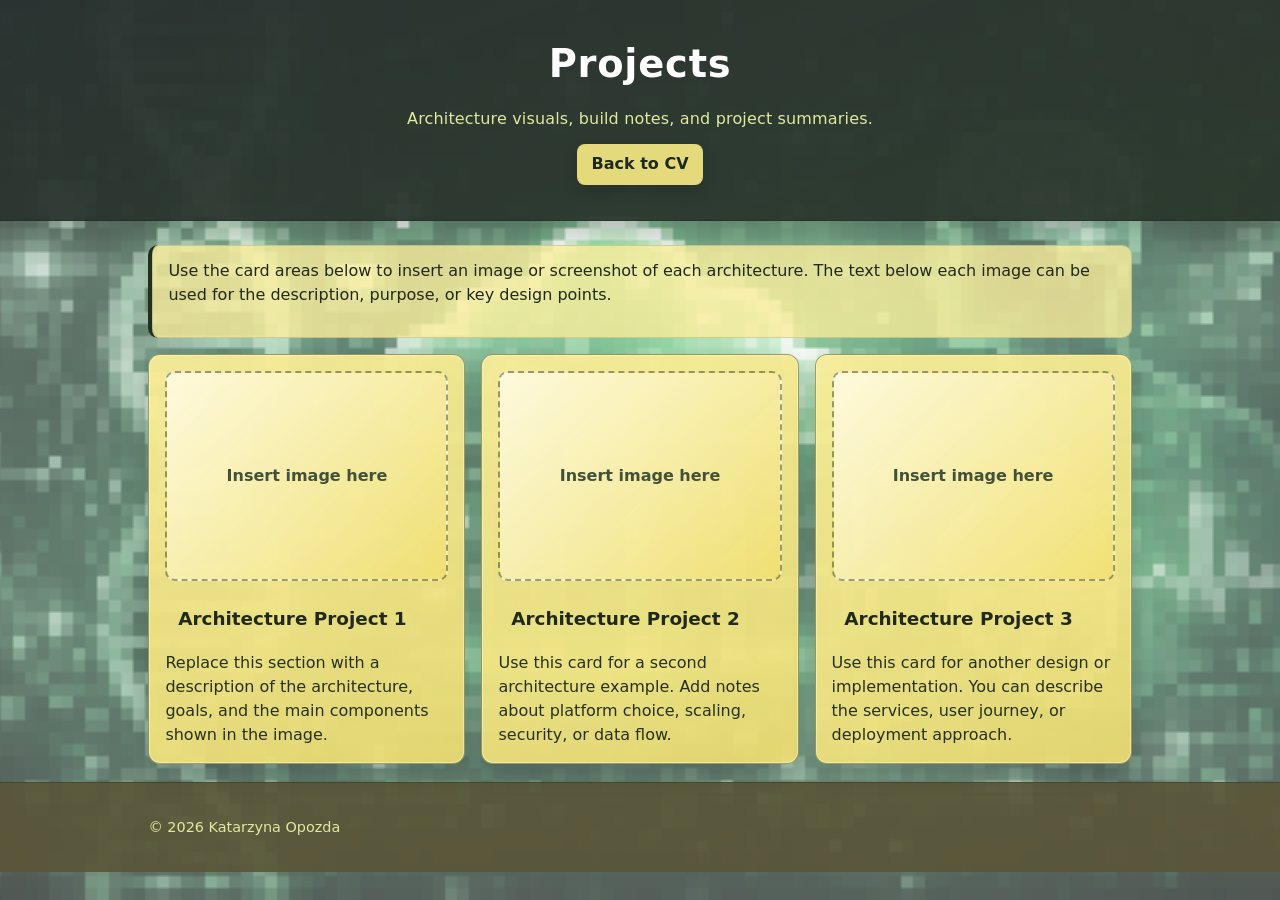
==== projects.html @ 037e90fe "Update theme and pages" ====
<!doctype html>
<html lang="en">
<head>
  <meta charset="utf-8">
  <meta name="viewport" content="width=device-width,initial-scale=1">
  <title>Projects | Katarzyna Opozda</title>
  <link rel="icon" type="image/svg+xml" href="assets/images/favicon-cloud.svg">
  <link rel="shortcut icon" href="assets/images/favicon-cloud.svg">
  <link rel="stylesheet" href="assets/css/global.css">
  <link rel="stylesheet" href="assets/css/main.css">
  <link rel="stylesheet" href="assets/css/projects.css">
</head>
<body>
  <header class="site-header">
    <div class="container projects-header">
      <h1>Projects</h1>
      <div class="header-details">
        <p class="lead">Architecture visuals, build notes, and project summaries.</p>
      </div>
      <a class="back-link" href="index.html">Back to CV</a>
    </div>
  </header>

  <main class="container projects-main">
    <section class="projects-intro">
      <p>Use the card areas below to insert an image or screenshot of each architecture. The text below each image can be used for the description, purpose, or key design points.</p>
    </section>

    <section class="projects-grid" aria-label="Architecture projects">
      <article class="project-card">
        <div class="project-image-slot">
          <span>Insert image here</span>
        </div>
        <h2>Architecture Project 1</h2>
        <p>Replace this section with a description of the architecture, goals, and the main components shown in the image.</p>
      </article>

      <article class="project-card">
        <div class="project-image-slot">
          <span>Insert image here</span>
        </div>
        <h2>Architecture Project 2</h2>
        <p>Use this card for a second architecture example. Add notes about platform choice, scaling, security, or data flow.</p>
      </article>

      <article class="project-card">
        <div class="project-image-slot">
          <span>Insert image here</span>
        </div>
        <h2>Architecture Project 3</h2>
        <p>Use this card for another design or implementation. You can describe the services, user journey, or deployment approach.</p>
      </article>
    </section>
  </main>

  <footer class="site-footer">
    <div class="container">© 2026 Katarzyna Opozda</div>
  </footer>
</body>
</html>
---- assets/css/global.css ----
/* Global styles and simple reset */
:root {
  --bg: #e6d25c;
  --text: #1b2218;
  --muted-text: #e0ea9b;
  --accent: #1f281d;
  --border: rgba(23, 30, 20, 0.3);
  --container-width: 1020px;
}

* { box-sizing: border-box; }
html { height: 100%;}
body { min-height: 100%; }
body {
  margin: 0;
  font-family: system-ui, -apple-system, "Segoe UI", Roboto, "Helvetica Neue", Arial;
  background: transparent;
  color: var(--text);
  line-height: 1.5;
  -webkit-font-smoothing: antialiased;
  -moz-osx-font-smoothing: grayscale;
  position: relative;
  z-index: 0;
}
body::before {
  content: '';
  position: fixed;
  top: 0;
  left: 0;
  right: 0;
  bottom: 0;
  background-image: url('../images/bg11.bmp');
  background-size: cover;
  background-position: center;
  background-repeat: no-repeat;
  opacity: 0.7;
  pointer-events: none;
  z-index: -1;
}

.container {
  max-width: var(--container-width);
  margin: 0 auto;
  padding: 1.1rem 1.15rem;
}

a { 
  color: var(--accent); 
  text-decoration: none; 
}

h1, h2, h3 { margin: 0 0 .5rem; }
p { margin: 0 0 1rem; }

main { 
  padding: 1.75rem 0 2.3rem;
  margin-left: 0;
  margin-right: 0;
}
.site-header { 
  background: linear-gradient(160deg, rgba(40, 49, 47, 0.94), rgba(43, 56, 44, 0.96));
  border-bottom: 1px solid var(--border);
  box-shadow: 0 14px 28px rgba(17, 24, 14, 0.22);
  padding: 1.1rem 0; 
}
.site-footer { 
  padding: 1rem 0;
  margin-left: 0;
  margin-right: 0;
  width: 100%;
  border-top: 1px solid var(--border); 
  font-size: .9rem;
  color: var(--muted-text);
  background: rgba(90, 86, 56, 0.9);
}

@media (max-width: 640px) {
  .container {
    padding: 0.85rem 0.8rem;
  }

  main {
    padding: 1.2rem 0 1.6rem;
  }

  .site-header {
    padding: 0.9rem 0;
  }

  .site-footer {
    padding: 0.8rem 0;
  }
}
---- assets/css/main.css ----
/* Page-specific styles */
.lead {
  color: var(--muted-text);
  margin-top: 0.05rem;
  margin-bottom: 0.1rem;
  font-weight: 500;
  letter-spacing: 0.01em;
}

.site-header h1 {
  font-size: clamp(1.95rem, 4vw, 2.65rem);
  color: #ffffff;
  letter-spacing: 0.02em;
  font-weight: 700;
}

.site-header .container {
  display: flex;
  flex-direction: column;
  align-items: center;
  justify-content: center;
  text-align: center;
  
}

.header-details {
  width: 100%;
}

h2 {
  width: 100%;
  color: #232d1f;
  padding: 0.7rem 0.8rem;
  transition: background 0.2s ease, border-color 0.2s ease, box-shadow 0.2s ease;
}

.accordion {
  margin-bottom: 0.8rem;
}

.accordion-header {
  cursor: pointer;
  user-select: none;
  display: flex;
  align-items: center;
  gap: 0.5rem;
  border: 1px solid rgba(48, 61, 41, 0.45);
  background: linear-gradient(145deg,  rgba(40, 49, 47, 0.94), rgba(170, 183, 74, 0.96));
  padding: 0.72rem 0.9rem;
  border-radius: 12px;
  box-shadow: 0 8px 20px rgba(16, 24, 13, 0.24);
  color: #fff67a;
}

.accordion-header:hover {
  background: linear-gradient(145deg, rgba(247, 232, 131, 0.98), rgba(233, 215, 97, 0.98));
  border: 2px solid rgba(89, 220, 216, 0.7);
  box-shadow: 0 10px 24px rgba(15, 24, 12, 0.26);
  color: #1f281d;
}

.accordion.active .accordion-header {
  background: linear-gradient(145deg, rgba(53, 75, 48, 0.98), rgba(43, 56, 44, 0.96));
  border: 1px solid #dbc740;
  color: #f4e898;
  box-shadow: 0 10px 24px rgba(9, 16, 8, 0.4);
}
.triangle {
  display: inline-block;
  transition: transform 0.3s ease;
  font-size: 0.76rem;
  color: #c7bb52;
}
.accordion.active .triangle {
  color: #f5e682;
  transform: rotate(90deg);
}
.nested-accordion {
  --nested-60: rgba(249, 237, 156, 0.95);
  --nested-30: rgba(241, 224, 110, 0.97);
  --nested-30-hover: rgba(248, 232, 132, 0.98);
  --nested-10: #24301f;
  margin-top: 0rem;
  margin-bottom: 0.42rem;
}
.nested-accordion-header {
  cursor: pointer;
  user-select: none;
  display: flex;
  align-items: center;
  gap: 0.5rem;
  background: var(--nested-30);
  color: #28231d;
  padding: 0.56rem 0.72rem;
  border-radius: 10px;
  border: 1px solid rgba(60, 74, 50, 0.5);
  font-size: 0.96rem;
  letter-spacing: 0.01em;
  margin: 0;
}
.nested-accordion-header:hover {
  background: var(--nested-30-hover);
  box-shadow: 0 6px 14px rgba(16, 24, 13, 0.24);
  border: 1px solid rgba(52, 65, 43, 0.68);
}
.nested-accordion-header .triangle {
  display: inline-block;
  transition: transform 0.3s ease;
  color: var(--nested-10);
}

.nested-accordion-header:hover .triangle {
  color: var(--nested-10);
}
.nested-accordion-content {
  max-height: 0;
  overflow: hidden;
  transition: max-height 0.4s ease, opacity 0.24s ease;
  opacity: 0;
  padding: 0;
}
.nested-accordion-content > p,
.nested-accordion-content > ul {
  background: rgba(249, 237, 156, 0.78);
  padding: 0.78rem 0.84rem;
  border-radius: 8px;
  color: #20291b;
  margin: 0;
  border-left: 4px solid var(--nested-10);
  box-shadow: inset 0 0 0 1px rgba(77, 93, 64, 0.2);
}
.nested-accordion-content > ul {
  padding-left: 1.5rem;
}
.nested-accordion-content > ul li {
  color: #20291b;
  margin-bottom: 0.25rem;
}

.nested-accordion-content a {
  color: var(--nested-10);
  text-decoration: none;
  font-weight: 500;
  transition: color 0.2s ease;
}

.nested-accordion-content a:hover {
  color: #151d13;
  text-decoration: underline;
}

.nested-accordion.active .nested-accordion-content {
  max-height: 300px;
  padding-top: 0.5rem;
  opacity: 1;
}

.nested-accordion.active .nested-accordion-header {
  background: linear-gradient(145deg, rgba(255, 170, 0, 0.98), rgba(230, 144, 24, 0.98));
  border: 1px solid rgba(218, 199, 72, 0.85);
  box-shadow: 0 8px 18px rgba(8, 15, 7, 0.35);
  color: var(--nested-10);
}

.nested-accordion.active .nested-accordion-header .triangle {
  color: var(--nested-10);
}

.nested-accordion.active .nested-accordion-header .triangle {
  transform: rotate(-90deg);
}

.accordion-content {
  max-height: 0;
  overflow: hidden;
  transition: max-height 0.5s ease, opacity 0.26s ease;
  opacity: 0;
  background: transparent;
  border: none;
  margin-top: 0;
  border-radius: 0;
  padding: 0 0.85rem;
}

.accordion.active .accordion-content {
  max-height: 1000px;
  opacity: 1;
  padding: 0.82rem 0.85rem 0.9rem;
}

.accordion:first-of-type .accordion-content > p {
  background: rgba(249, 237, 156, 0.78);
  border: none;
  border-left: 4px solid #24301f;
  padding: 0.84rem;
  border-radius: 8px;
  color: #20291b;
  box-shadow: inset 0 0 0 1px rgba(77, 93, 64, 0.2);
  margin: 0 0 0.5rem 0;
}

.accordion:first-of-type .accordion-content > p:last-child {
  margin-bottom: 0;
}

.accordion-content > ul {
  background: rgba(249, 237, 156, 0.78);
  border: none;
  border-left: 4px solid #24301f;
  padding: 0.84rem 0.84rem 0.84rem 1.5rem;
  border-radius: 8px;
  color: #20291b;
  box-shadow: inset 0 0 0 1px rgba(77, 93, 64, 0.2);
  margin: 0;
}

.accordion-content > ul li {
  color: #20291b;
  margin-bottom: 0.25rem;
}

.accordion-content > ul li:last-child {
  margin-bottom: 0;
}

.project-tile-grid {
  display: grid;
  grid-template-columns: repeat(auto-fit, minmax(150px, 1fr));
  gap: 0.8rem;
  width: 100%;
}

.project-tile {
  --tile-overlay: linear-gradient(180deg, rgba(31, 40, 29, 0.14), rgba(31, 40, 29, 0.72));
  aspect-ratio: 1 / 1;
  width: 100%;
  min-height: 170px;
  border-radius: 12px;
  border: 1px solid rgba(45, 58, 39, 0.55);
  background-color: rgba(245, 231, 131, 0.92);
  background-image: var(--tile-overlay);
  background-size: cover;
  background-position: center;
  background-repeat: no-repeat;
  box-shadow: 0 10px 20px rgba(15, 24, 13, 0.22);
  color: #fff7cc;
  display: flex;
  flex-direction: column;
  justify-content: end;
  padding: 0.8rem;
  gap: 0.25rem;
  text-decoration: none;
  overflow: hidden;
  transition: transform 0.15s ease, box-shadow 0.2s ease, filter 0.2s ease;
}

.project-tile:hover {
  transform: translateY(-2px);
  box-shadow: 0 14px 26px rgba(15, 24, 13, 0.28);
  filter: brightness(1.03);
}

.project-tile-label {
  font-size: 0.95rem;
  font-weight: 700;
  letter-spacing: 0.01em;
  text-shadow: 0 2px 6px rgba(0, 0, 0, 0.28);
}

.project-tile-copy {
  font-size: 0.82rem;
  line-height: 1.3;
  color: rgba(255, 247, 204, 0.96);
  text-shadow: 0 1px 4px rgba(0, 0, 0, 0.35);
}

.project-tile-static {
  background-image: var(--tile-overlay), url('../images/bg11.bmp');
}

.project-tile-architecture {
  background-image: var(--tile-overlay), url('../images/bg11.bmp');
}

.project-tile-progress {
  background-image: var(--tile-overlay), url('../images/bg11.bmp');
}

.contact-form {
  margin-top: 0.35rem;
  padding: 1rem;
  border-radius: 12px;
  border: 1px solid rgba(45, 58, 39, 0.45);
  background: linear-gradient(160deg, rgba(245, 232, 143, 0.95), rgba(236, 221, 116, 0.92));
  box-shadow: inset 0 0 0 1px rgba(255, 248, 196, 0.45), 0 8px 18px rgba(16, 24, 13, 0.2);
}

.form-group {
  margin-bottom: 1rem;
}

.form-group label {
  display: block;
  margin-bottom: 0.3rem;
  font-weight: 500;
  color: #293322;
}

.required {
  color: #ffabab;
}

.form-group input,
.form-group textarea {
  width: 100%;
  padding: 0.58rem 0.65rem;
  border: 1px solid rgba(36, 48, 31, 0.7);
  border-radius: 8px;
  font-family: inherit;
  font-size: 1rem;
  background: rgba(255, 251, 227, 0.98);
  color: #141b12;
}

.form-group input:focus,
.form-group textarea:focus {
  outline: none;
  border-color: #1f2b1b;
  box-shadow: 0 0 0 3px rgba(43, 56, 36, 0.28);
}

.form-group input::placeholder,
.form-group textarea::placeholder {
  color: #353e30;
}

.form-group textarea {
  resize: vertical;
  min-height: 105px;
}

.submit-btn {
  background: linear-gradient(180deg, rgba(43, 56, 44, 0.96), #6f5f1a);
  color: #fff7cc;
  padding: 0.62rem 1.45rem;
  border: none;
  border-radius: 8px;
  font-size: 1rem;
  font-weight: 600;
  letter-spacing: 0.01em;
  cursor: pointer;
  transition: transform 0.12s ease, box-shadow 0.2s ease, background 0.2s ease;
}

.submit-btn:hover {
  background: linear-gradient(140deg, #a18a2c, #7d6b20);
  box-shadow: 0 8px 16px rgba(16, 24, 13, 0.25);
  transform: translateY(-1px);
}

@media (min-width: 700px) {
  .site-header h1 {
    font-size: 2.4rem;
  }
}

@media (max-width: 640px) {
  .site-header h1 {
    font-size: 1.65rem;
    line-height: 1.2;
  }

  .lead {
    font-size: 0.9rem;
    line-height: 1.35;
    margin-top: 0.15rem;
  }

  .accordion {
    margin-bottom: 0.65rem;
  }

  .accordion-header,
  h2 {
    padding: 0.62rem 0.72rem;
    font-size: 1rem;
  }

  .nested-accordion-header {
    font-size: 0.9rem;
    padding: 0.5rem 0.62rem;
  }

  .accordion-content {
    padding: 0 0.55rem;
  }

  .accordion.active .accordion-content {
    max-height: 2500px;
    padding: 0.72rem 0.55rem 0.82rem;
  }

  .nested-accordion.active .nested-accordion-content {
    max-height: 900px;
  }

  .accordion:first-of-type .accordion-content > p,
  .accordion-content > ul,
  .nested-accordion-content > p,
  .nested-accordion-content > ul {
    padding: 0.72rem 0.76rem;
  }

  .accordion-content > ul,
  .nested-accordion-content > ul {
    padding-left: 1.25rem;
  }

  .submit-btn {
    width: 100%;
  }

  .project-tile-grid {
    grid-template-columns: 1fr;
  }

  .project-tile {
    min-height: 160px;
  }
}
---- assets/css/projects.css ----
/* Projects page styles */
.projects-header {
  display: flex;
  flex-direction: column;
  align-items: center;
  justify-content: center;
  text-align: center;
  gap: 0.35rem;
}

.projects-header .header-details {
  width: 100%;
}

.back-link {
  display: inline-flex;
  align-items: center;
  justify-content: center;
  margin-top: 0.35rem;
  padding: 0.52rem 0.9rem;
  border-radius: 8px;
  background: rgba(245, 231, 131, 0.92);
  color: #1f281d;
  font-weight: 600;
  box-shadow: 0 6px 14px rgba(16, 24, 13, 0.18);
}

.back-link:hover {
  background: rgba(255, 242, 172, 0.98);
}

.projects-main {
  padding-top: 1.5rem;
}

.projects-intro {
  background: rgba(249, 237, 156, 0.8);
  border-left: 4px solid #24301f;
  border-radius: 10px;
  padding: 0.9rem 1rem;
  color: #20291b;
  box-shadow: inset 0 0 0 1px rgba(77, 93, 64, 0.2);
  margin-bottom: 1rem;
}

.projects-grid {
  display: grid;
  grid-template-columns: repeat(auto-fit, minmax(240px, 1fr));
  gap: 1rem;
}

.project-card {
  background: linear-gradient(160deg, rgba(247, 236, 153, 0.96), rgba(236, 220, 113, 0.92));
  border: 1px solid rgba(53, 66, 46, 0.45);
  border-radius: 12px;
  padding: 1rem;
  box-shadow: inset 0 0 0 1px rgba(255, 249, 210, 0.5), 0 10px 22px rgba(15, 24, 13, 0.2);
}

.project-image-slot {
  min-height: 210px;
  border-radius: 10px;
  border: 2px dashed rgba(36, 48, 31, 0.45);
  background: linear-gradient(135deg, rgba(255, 251, 227, 0.9), rgba(241, 224, 110, 0.72));
  display: flex;
  align-items: center;
  justify-content: center;
  text-align: center;
  color: #44513a;
  font-weight: 600;
  margin-bottom: 0.85rem;
  padding: 1rem;
}

.project-card h2 {
  margin: 0 0 0.45rem;
  color: #20291b;
  font-size: 1.15rem;
}

.project-card p {
  margin: 0;
  color: #263120;
}

@media (max-width: 640px) {
  .projects-main {
    padding-top: 1.1rem;
  }

  .projects-grid {
    gap: 0.8rem;
  }

  .project-image-slot {
    min-height: 180px;
  }
}
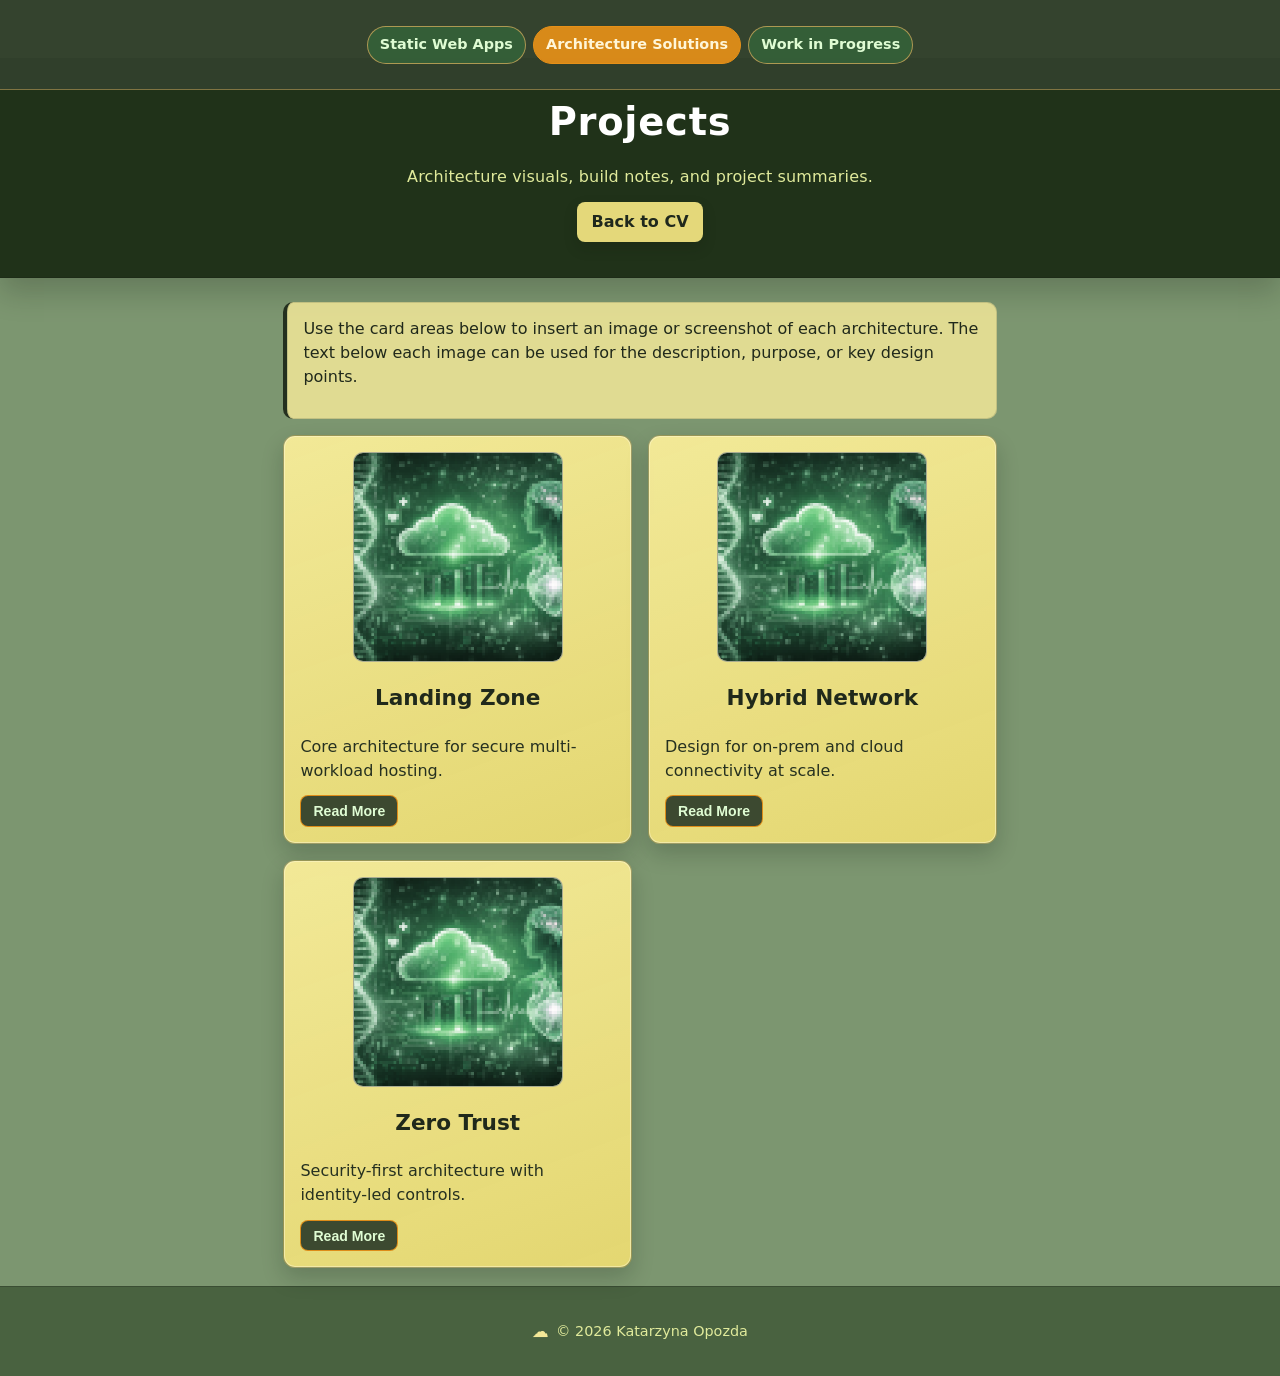
==== commit f696926f: "Update project pages, styling, and new work-in-progress assets" ====
--- a/projects.html
+++ b/projects.html
@@ -10,7 +10,16 @@
   <link rel="stylesheet" href="assets/css/main.css">
   <link rel="stylesheet" href="assets/css/projects.css">
 </head>
-<body>
+<body class="project-page">
+  <div class="project-nav-bar">
+    <div class="container">
+      <nav class="project-nav" aria-label="Project sections">
+        <a class="project-nav-link" href="static-web-apps.html">Static Web Apps</a>
+        <a class="project-nav-link is-active" href="projects.html" aria-current="page">Architecture Solutions</a>
+        <a class="project-nav-link" href="work-in-progress.html">Work in Progress</a>
+      </nav>
+    </div>
+  </div>
   <header class="site-header">
     <div class="container projects-header">
       <h1>Projects</h1>
@@ -28,33 +37,42 @@
 
     <section class="projects-grid" aria-label="Architecture projects">
       <article class="project-card">
-        <div class="project-image-slot">
-          <span>Insert image here</span>
-        </div>
-        <h2>Architecture Project 1</h2>
-        <p>Replace this section with a description of the architecture, goals, and the main components shown in the image.</p>
+        <img class="project-card-image" src="assets/images/bg11.bmp" alt="Cloud landing zone architecture preview">
+        <h2>Landing Zone</h2>
+        <p>Core architecture for secure multi-workload hosting.
+          <span class="project-more-text">It defines baseline governance, networking, identity controls, and deployment standards for scalable project onboarding.</span>
+        </p>
+        <button type="button" class="read-more-btn">Read More</button>
       </article>
 
       <article class="project-card">
-        <div class="project-image-slot">
-          <span>Insert image here</span>
-        </div>
-        <h2>Architecture Project 2</h2>
-        <p>Use this card for a second architecture example. Add notes about platform choice, scaling, security, or data flow.</p>
+        <img class="project-card-image" src="assets/images/bg11.bmp" alt="Hybrid network architecture preview">
+        <h2>Hybrid Network</h2>
+        <p>Design for on-prem and cloud connectivity at scale.
+          <span class="project-more-text">The model maps secure routing, private connectivity, and segmentation patterns for reliable enterprise integration.</span>
+        </p>
+        <button type="button" class="read-more-btn">Read More</button>
       </article>
 
       <article class="project-card">
-        <div class="project-image-slot">
-          <span>Insert image here</span>
-        </div>
-        <h2>Architecture Project 3</h2>
-        <p>Use this card for another design or implementation. You can describe the services, user journey, or deployment approach.</p>
+        <img class="project-card-image" src="assets/images/bg11.bmp" alt="Zero trust security architecture preview">
+        <h2>Zero Trust</h2>
+        <p>Security-first architecture with identity-led controls.
+          <span class="project-more-text">It prioritizes least privilege, device compliance checks, and continuous verification across user and workload access points.</span>
+        </p>
+        <button type="button" class="read-more-btn">Read More</button>
       </article>
     </section>
   </main>
 
   <footer class="site-footer">
-    <div class="container">© 2026 Katarzyna Opozda</div>
+    <div class="container footer-inline">
+      <a class="footer-cloud-link" href="https://www.linkedin.com/" target="_blank" rel="noopener noreferrer" aria-label="Visit LinkedIn profile">
+        <span class="footer-cloud-icon" aria-hidden="true">&#9729;</span>
+      </a>
+      <span>© 2026 Katarzyna Opozda</span>
+    </div>
   </footer>
+  <script src="assets/js/projects.js"></script>
 </body>
 </html>
--- a/assets/css/global.css
+++ b/assets/css/global.css
@@ -1,11 +1,10 @@
 /* Global styles and simple reset */
 :root {
-  --bg: #e6d25c;
   --text: #1b2218;
   --muted-text: #e0ea9b;
   --accent: #1f281d;
   --border: rgba(23, 30, 20, 0.3);
-  --container-width: 1020px;
+  --container-width: 750px;
 }
 
 * { box-sizing: border-box; }
@@ -14,28 +13,11 @@
 body {
   margin: 0;
   font-family: system-ui, -apple-system, "Segoe UI", Roboto, "Helvetica Neue", Arial;
-  background: transparent;
+  background: #7c9670;
   color: var(--text);
   line-height: 1.5;
   -webkit-font-smoothing: antialiased;
   -moz-osx-font-smoothing: grayscale;
-  position: relative;
-  z-index: 0;
-}
-body::before {
-  content: '';
-  position: fixed;
-  top: 0;
-  left: 0;
-  right: 0;
-  bottom: 0;
-  background-image: url('../images/bg11.bmp');
-  background-size: cover;
-  background-position: center;
-  background-repeat: no-repeat;
-  opacity: 0.7;
-  pointer-events: none;
-  z-index: -1;
 }
 
 .container {
@@ -58,7 +40,7 @@
   margin-right: 0;
 }
 .site-header { 
-  background: linear-gradient(160deg, rgba(40, 49, 47, 0.94), rgba(43, 56, 44, 0.96));
+  background: rgba(27, 44, 20, 0.941);
   border-bottom: 1px solid var(--border);
   box-shadow: 0 14px 28px rgba(17, 24, 14, 0.22);
   padding: 1.1rem 0; 
@@ -71,7 +53,34 @@
   border-top: 1px solid var(--border); 
   font-size: .9rem;
   color: var(--muted-text);
-  background: rgba(90, 86, 56, 0.9);
+  background: rgb(67 92 57 / 88%);
+}
+
+.footer-inline {
+  display: flex;
+  align-items: center;
+  justify-content: center;
+  gap: 0.45rem;
+}
+
+.footer-cloud-link {
+  display: inline-flex;
+  align-items: center;
+  justify-content: center;
+  color: #f4e898;
+  line-height: 1;
+}
+
+.footer-cloud-icon {
+  display: inline-block;
+  font-size: 1.05rem;
+  transform: rotate(0deg) scale(1);
+  transition: transform 0.8s ease-in-out;
+}
+
+.footer-cloud-link:hover .footer-cloud-icon,
+.footer-cloud-link:focus-visible .footer-cloud-icon {
+  transform: rotate(360deg) scale(2);
 }
 
 @media (max-width: 640px) {
--- a/assets/css/main.css
+++ b/assets/css/main.css
@@ -45,23 +45,23 @@
   align-items: center;
   gap: 0.5rem;
   border: 1px solid rgba(48, 61, 41, 0.45);
-  background: linear-gradient(145deg,  rgba(40, 49, 47, 0.94), rgba(170, 183, 74, 0.96));
+  background: rgb(49, 64, 44);
   padding: 0.72rem 0.9rem;
   border-radius: 12px;
   box-shadow: 0 8px 20px rgba(16, 24, 13, 0.24);
-  color: #fff67a;
+  color: #ffffff;
 }
 
 .accordion-header:hover {
-  background: linear-gradient(145deg, rgba(247, 232, 131, 0.98), rgba(233, 215, 97, 0.98));
-  border: 2px solid rgba(89, 220, 216, 0.7);
+  background: rgb(49, 64, 44);
+  border: 2px solid #dbc740;
   box-shadow: 0 10px 24px rgba(15, 24, 12, 0.26);
-  color: #1f281d;
+  color: #f4e898;
 }
 
 .accordion.active .accordion-header {
-  background: linear-gradient(145deg, rgba(53, 75, 48, 0.98), rgba(43, 56, 44, 0.96));
-  border: 1px solid #dbc740;
+  background: rgb(49, 64, 44);
+  border: 2px solid rgb(230, 144, 24);
   color: #f4e898;
   box-shadow: 0 10px 24px rgba(9, 16, 8, 0.4);
 }
@@ -69,16 +69,13 @@
   display: inline-block;
   transition: transform 0.3s ease;
   font-size: 0.76rem;
-  color: #c7bb52;
+  color: #ffffff;
 }
 .accordion.active .triangle {
-  color: #f5e682;
+  color: #f4e898;
   transform: rotate(90deg);
 }
 .nested-accordion {
-  --nested-60: rgba(249, 237, 156, 0.95);
-  --nested-30: rgba(241, 224, 110, 0.97);
-  --nested-30-hover: rgba(248, 232, 132, 0.98);
   --nested-10: #24301f;
   margin-top: 0rem;
   margin-bottom: 0.42rem;
@@ -89,8 +86,8 @@
   display: flex;
   align-items: center;
   gap: 0.5rem;
-  background: var(--nested-30);
-  color: #28231d;
+  background: rgb(54 97 57 / 90%);
+  color: #f4e898;
   padding: 0.56rem 0.72rem;
   border-radius: 10px;
   border: 1px solid rgba(60, 74, 50, 0.5);
@@ -99,18 +96,18 @@
   margin: 0;
 }
 .nested-accordion-header:hover {
-  background: var(--nested-30-hover);
+  background: rgb(230, 144, 24);
   box-shadow: 0 6px 14px rgba(16, 24, 13, 0.24);
   border: 1px solid rgba(52, 65, 43, 0.68);
 }
 .nested-accordion-header .triangle {
   display: inline-block;
   transition: transform 0.3s ease;
-  color: var(--nested-10);
+  color: #f4e898;
 }
 
 .nested-accordion-header:hover .triangle {
-  color: var(--nested-10);
+  color: #f4e898;
 }
 .nested-accordion-content {
   max-height: 0;
@@ -156,17 +153,14 @@
 }
 
 .nested-accordion.active .nested-accordion-header {
-  background: linear-gradient(145deg, rgba(255, 170, 0, 0.98), rgba(230, 144, 24, 0.98));
+  background: rgb(230, 144, 24);
   border: 1px solid rgba(218, 199, 72, 0.85);
   box-shadow: 0 8px 18px rgba(8, 15, 7, 0.35);
-  color: var(--nested-10);
+  color: #f4e898;
 }
 
 .nested-accordion.active .nested-accordion-header .triangle {
-  color: var(--nested-10);
-}
-
-.nested-accordion.active .nested-accordion-header .triangle {
+  color: #f4e898;
   transform: rotate(-90deg);
 }
 
@@ -256,8 +250,13 @@
 
 .project-tile:hover {
   transform: translateY(-2px);
+  border: 2px solid rgb(230, 144, 24);
   box-shadow: 0 14px 26px rgba(15, 24, 13, 0.28);
   filter: brightness(1.03);
+}
+
+.project-tile:active {
+  border: 2px solid rgb(230, 144, 24);
 }
 
 .project-tile-label {
--- a/assets/css/projects.css
+++ b/assets/css/projects.css
@@ -10,6 +10,55 @@
 
 .projects-header .header-details {
   width: 100%;
+}
+
+.project-page {
+  padding-top: 3.6rem;
+}
+
+.project-nav-bar {
+  position: fixed;
+  top: 0;
+  left: 0;
+  width: 100%;
+  background: rgba(49, 64, 44, 0.96);
+  border-bottom: 1px solid rgba(226, 179, 95, 0.45);
+  z-index: 1000;
+}
+
+.project-nav {
+  display: flex;
+  flex-wrap: wrap;
+  justify-content: center;
+  gap: 0.45rem;
+  margin: 0;
+  padding: 0.5rem 0;
+}
+
+.project-nav-link {
+  display: inline-flex;
+  align-items: center;
+  justify-content: center;
+  padding: 0.45rem 0.75rem;
+  border-radius: 999px;
+  border: 1px solid rgba(226, 179, 95, 0.7);
+  background: rgba(54, 97, 57, 0.9);
+  color: #dffcd3;
+  font-size: 0.9rem;
+  font-weight: 600;
+  transition: background 0.2s ease, border-color 0.2s ease, color 0.2s ease;
+}
+
+.project-nav-link:hover {
+  background: rgba(230, 144, 24, 0.92);
+  border-color: rgb(230, 144, 24);
+  color: #fff6d8;
+}
+
+.project-nav-link.is-active {
+  background: rgba(230, 144, 24, 0.92);
+  border-color: rgb(230, 144, 24);
+  color: #fff6d8;
 }
 
 .back-link {
@@ -55,6 +104,97 @@
   border-radius: 12px;
   padding: 1rem;
   box-shadow: inset 0 0 0 1px rgba(255, 249, 210, 0.5), 0 10px 22px rgba(15, 24, 13, 0.2);
+  display: flex;
+  flex-direction: column;
+  gap: 0.55rem;
+}
+
+.project-card-image {
+  width: min(100%, 210px);
+  aspect-ratio: 1 / 1;
+  height: auto;
+  display: block;
+  margin: 0 auto;
+  object-fit: cover;
+  border-radius: 10px;
+  border: 1px solid rgba(53, 66, 46, 0.42);
+  background: rgba(255, 251, 227, 0.9);
+}
+
+.mini-gallery {
+  display: flex;
+  flex-direction: column;
+  gap: 0.45rem;
+}
+
+.mini-gallery-track {
+  position: relative;
+}
+
+.mini-slide {
+  display: none;
+}
+
+.mini-slide.is-active {
+  display: block;
+}
+
+.mini-slide-combo .project-card-image {
+  height: 160px;
+}
+
+.mini-gallery-combo {
+  display: grid;
+  grid-template-columns: 1fr 1fr;
+  gap: 0.45rem;
+}
+
+.mini-gallery-controls {
+  display: flex;
+  align-items: center;
+  justify-content: center;
+  gap: 0.55rem;
+}
+
+.mini-gallery-arrow {
+  border: 1px solid rgba(230, 144, 24, 0.95);
+  background: rgba(49, 64, 44, 0.94);
+  color: #dffcd3;
+  border-radius: 999px;
+  width: 2rem;
+  height: 2rem;
+  display: inline-flex;
+  align-items: center;
+  justify-content: center;
+  padding: 0;
+  font-size: 0.78rem;
+  font-weight: 600;
+  line-height: 1;
+  cursor: pointer;
+}
+
+.mini-gallery-arrow:hover {
+  background: rgba(230, 144, 24, 0.92);
+  color: #fff6d8;
+}
+
+.mini-gallery-dots {
+  display: inline-flex;
+  align-items: center;
+  gap: 0.35rem;
+}
+
+.mini-gallery-dot {
+  width: 0.44rem;
+  height: 0.44rem;
+  border-radius: 999px;
+  background: rgba(49, 64, 44, 0.42);
+  border: 1px solid rgba(49, 64, 44, 0.5);
+}
+
+.mini-gallery-dot.is-active {
+  background: rgba(230, 144, 24, 0.95);
+  border-color: rgba(230, 144, 24, 0.95);
 }
 
 .project-image-slot {
@@ -73,9 +213,10 @@
 }
 
 .project-card h2 {
-  margin: 0 0 0.45rem;
+  margin: 0;
   color: #20291b;
-  font-size: 1.15rem;
+  font-size: 1.35rem;
+  text-align: center;
 }
 
 .project-card p {
@@ -83,7 +224,43 @@
   color: #263120;
 }
 
+.project-more-text {
+  display: none;
+}
+
+.project-card.expanded .project-more-text {
+  display: inline;
+}
+
+.project-card.expanded {
+  box-shadow: inset 0 0 0 1px rgba(255, 249, 210, 0.6), 0 14px 28px rgba(15, 24, 13, 0.24);
+}
+
+.read-more-btn {
+  align-self: flex-start;
+  margin-top: 0.25rem;
+  border: 1px solid rgba(230, 144, 24, 0.95);
+  background: rgba(49, 64, 44, 0.94);
+  color: #dffcd3;
+  border-radius: 8px;
+  padding: 0.42rem 0.75rem;
+  font-size: 0.88rem;
+  font-weight: 600;
+  cursor: pointer;
+  transition: background 0.2s ease, color 0.2s ease, border-color 0.2s ease;
+}
+
+.read-more-btn:hover {
+  background: rgba(230, 144, 24, 0.92);
+  color: #fff6d8;
+  border-color: rgb(230, 144, 24);
+}
+
 @media (max-width: 640px) {
+  .project-page {
+    padding-top: 5rem;
+  }
+
   .projects-main {
     padding-top: 1.1rem;
   }
@@ -95,4 +272,12 @@
   .project-image-slot {
     min-height: 180px;
   }
+
+  .project-card-image {
+    width: min(100%, 180px);
+  }
+
+  .mini-slide-combo .project-card-image {
+    height: 130px;
+  }
 }
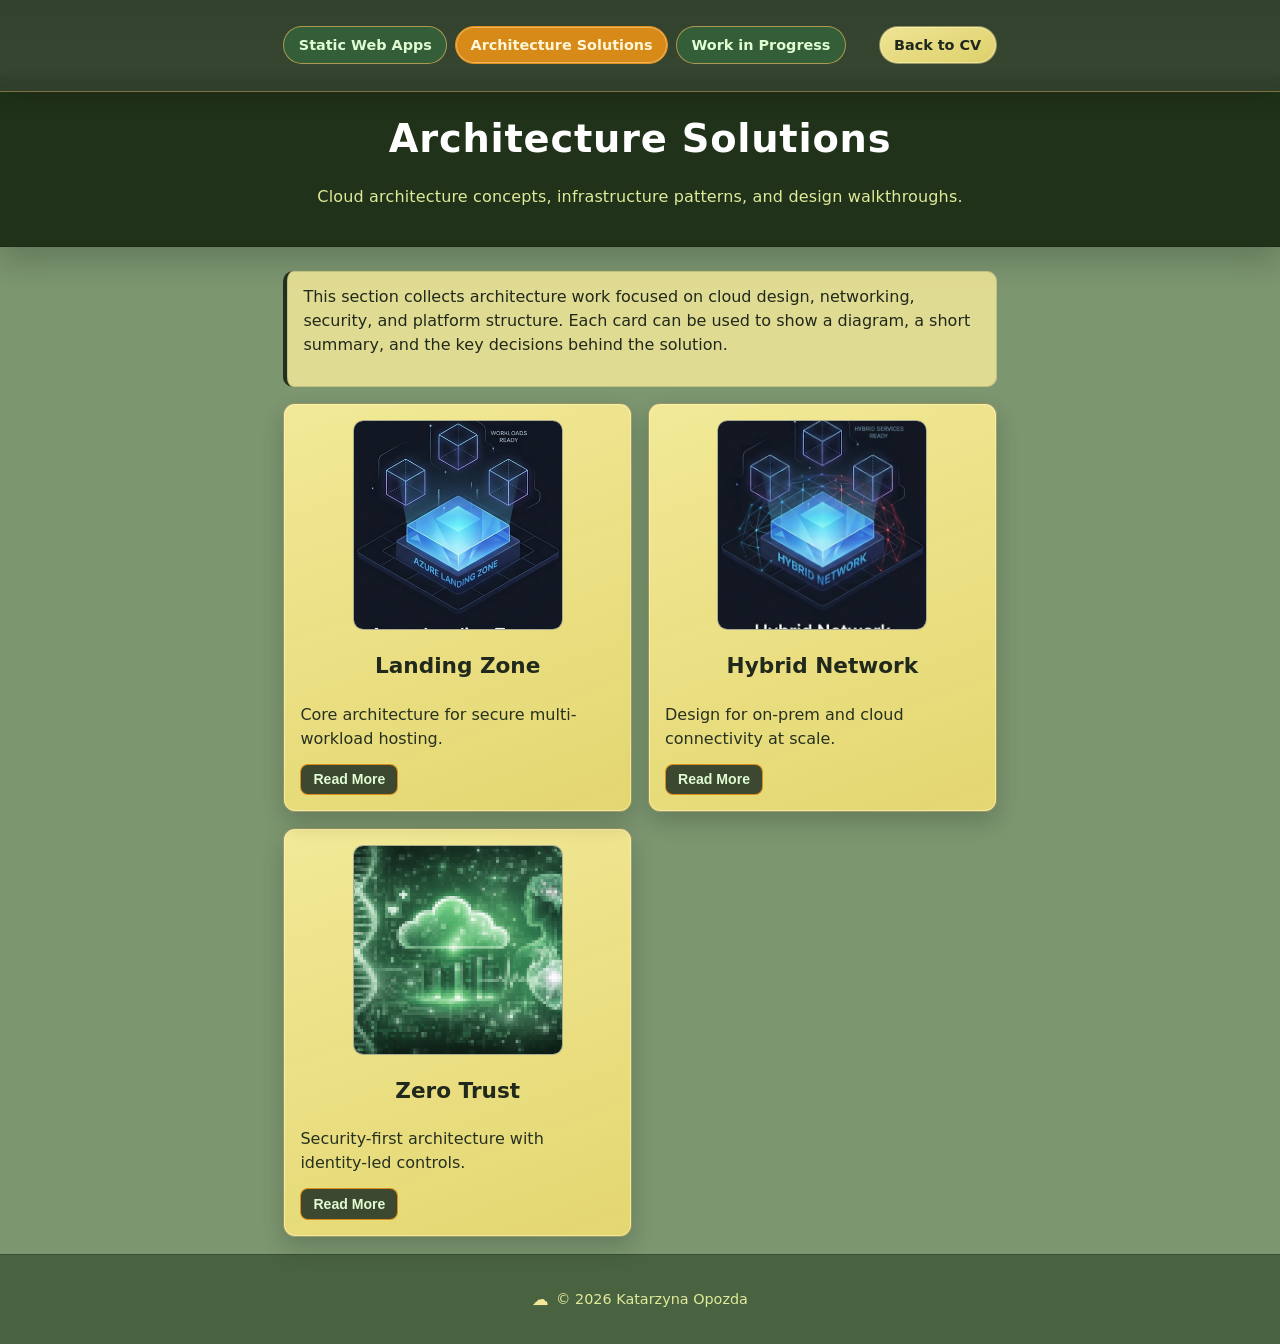
==== commit d0227490: "Update CV pages, mobile nav, and architecture card images" ====
--- a/projects.html
+++ b/projects.html
@@ -17,27 +17,34 @@
         <a class="project-nav-link" href="static-web-apps.html">Static Web Apps</a>
         <a class="project-nav-link is-active" href="projects.html" aria-current="page">Architecture Solutions</a>
         <a class="project-nav-link" href="work-in-progress.html">Work in Progress</a>
+        <a class="project-nav-link project-nav-link-back" href="index.html">Back to CV</a>
       </nav>
     </div>
   </div>
   <header class="site-header">
     <div class="container projects-header">
-      <h1>Projects</h1>
+      <h1>Architecture Solutions</h1>
       <div class="header-details">
-        <p class="lead">Architecture visuals, build notes, and project summaries.</p>
+        <p class="lead">Cloud architecture concepts, infrastructure patterns, and design walkthroughs.</p>
       </div>
-      <a class="back-link" href="index.html">Back to CV</a>
     </div>
   </header>
 
   <main class="container projects-main">
     <section class="projects-intro">
-      <p>Use the card areas below to insert an image or screenshot of each architecture. The text below each image can be used for the description, purpose, or key design points.</p>
+      <p>This section collects architecture work focused on cloud design, networking, security, and platform structure. Each card can be used to show a diagram, a short summary, and the key decisions behind the solution.</p>
     </section>
 
     <section class="projects-grid" aria-label="Architecture projects">
-      <article class="project-card">
-        <img class="project-card-image" src="assets/images/bg11.bmp" alt="Cloud landing zone architecture preview">
+      <article class="project-card project-card-flip" data-flip-card>
+        <button type="button" class="project-card-flip-toggle" aria-label="Flip Landing Zone image to show a second picture">
+          <span class="project-card-flip-face project-card-flip-front is-active">
+            <img class="project-card-image" src="assets/images/landingzone1.png" alt="Cloud landing zone architecture preview">
+          </span>
+          <span class="project-card-flip-face project-card-flip-back">
+            <img class="project-card-image" src="assets/images/landingzone2.png" alt="Cloud landing zone architecture second preview">
+          </span>
+        </button>
         <h2>Landing Zone</h2>
         <p>Core architecture for secure multi-workload hosting.
           <span class="project-more-text">It defines baseline governance, networking, identity controls, and deployment standards for scalable project onboarding.</span>
@@ -45,8 +52,15 @@
         <button type="button" class="read-more-btn">Read More</button>
       </article>
 
-      <article class="project-card">
-        <img class="project-card-image" src="assets/images/bg11.bmp" alt="Hybrid network architecture preview">
+      <article class="project-card project-card-flip" data-flip-card>
+        <button type="button" class="project-card-flip-toggle" aria-label="Flip Hybrid Network image to show a second picture">
+          <span class="project-card-flip-face project-card-flip-front is-active">
+            <img class="project-card-image" src="assets/images/hybrid1.png" alt="Hybrid network architecture preview">
+          </span>
+          <span class="project-card-flip-face project-card-flip-back">
+            <img class="project-card-image" src="assets/images/hybrid2.png" alt="Hybrid network architecture second preview">
+          </span>
+        </button>
         <h2>Hybrid Network</h2>
         <p>Design for on-prem and cloud connectivity at scale.
           <span class="project-more-text">The model maps secure routing, private connectivity, and segmentation patterns for reliable enterprise integration.</span>
--- a/assets/css/main.css
+++ b/assets/css/main.css
@@ -225,14 +225,13 @@
 }
 
 .project-tile {
-  --tile-overlay: linear-gradient(180deg, rgba(31, 40, 29, 0.14), rgba(31, 40, 29, 0.72));
   aspect-ratio: 1 / 1;
   width: 100%;
   min-height: 170px;
   border-radius: 12px;
   border: 1px solid rgba(45, 58, 39, 0.55);
   background-color: rgba(245, 231, 131, 0.92);
-  background-image: var(--tile-overlay);
+  background-image: none;
   background-size: cover;
   background-position: center;
   background-repeat: no-repeat;
@@ -274,15 +273,15 @@
 }
 
 .project-tile-static {
-  background-image: var(--tile-overlay), url('../images/bg11.bmp');
+  background-image: url('../images/staticWebApp.png');
 }
 
 .project-tile-architecture {
-  background-image: var(--tile-overlay), url('../images/bg11.bmp');
+  background-image: url('../images/cloudArchitecture.png');
 }
 
 .project-tile-progress {
-  background-image: var(--tile-overlay), url('../images/bg11.bmp');
+  background-image: url('../images/work in progress.png');
 }
 
 .contact-form {
--- a/assets/css/projects.css
+++ b/assets/css/projects.css
@@ -5,7 +5,7 @@
   align-items: center;
   justify-content: center;
   text-align: center;
-  gap: 0.35rem;
+  gap: 0.5rem;
 }
 
 .projects-header .header-details {
@@ -13,7 +13,8 @@
 }
 
 .project-page {
-  padding-top: 3.6rem;
+  --project-nav-offset: 4.7rem;
+  padding-top: var(--project-nav-offset);
 }
 
 .project-nav-bar {
@@ -21,25 +22,36 @@
   top: 0;
   left: 0;
   width: 100%;
-  background: rgba(49, 64, 44, 0.96);
+  background: linear-gradient(180deg, rgba(49, 64, 44, 0.98), rgba(49, 64, 44, 0.92));
   border-bottom: 1px solid rgba(226, 179, 95, 0.45);
+  box-shadow: 0 8px 18px rgba(15, 24, 13, 0.2);
+  backdrop-filter: blur(6px);
   z-index: 1000;
 }
 
 .project-nav {
   display: flex;
-  flex-wrap: wrap;
-  justify-content: center;
-  gap: 0.45rem;
+  flex-wrap: nowrap;
+  justify-content: flex-start;
+  overflow-x: auto;
+  -webkit-overflow-scrolling: touch;
+  scrollbar-width: none;
+  gap: 0.5rem;
   margin: 0;
-  padding: 0.5rem 0;
+  padding: 0.55rem 0;
+}
+
+.project-nav::-webkit-scrollbar {
+  display: none;
 }
 
 .project-nav-link {
   display: inline-flex;
   align-items: center;
   justify-content: center;
-  padding: 0.45rem 0.75rem;
+  white-space: nowrap;
+  min-height: 2.2rem;
+  padding: 0.45rem 0.9rem;
   border-radius: 999px;
   border: 1px solid rgba(226, 179, 95, 0.7);
   background: rgba(54, 97, 57, 0.9);
@@ -59,6 +71,27 @@
   background: rgba(230, 144, 24, 0.92);
   border-color: rgb(230, 144, 24);
   color: #fff6d8;
+  box-shadow: inset 0 0 0 1px rgba(255, 246, 216, 0.4);
+}
+
+.project-nav-link-back {
+  margin-left: auto;
+  background: linear-gradient(160deg, rgba(247, 236, 153, 0.96), rgba(236, 220, 113, 0.92));
+  border-color: rgba(53, 66, 46, 0.45);
+  color: #1f281d;
+  box-shadow: inset 0 0 0 1px rgba(255, 249, 210, 0.45);
+}
+
+.project-nav-link-back:hover,
+.project-nav-link-back:active {
+  background: linear-gradient(160deg, rgba(250, 241, 172, 0.98), rgba(240, 225, 126, 0.94));
+  border-color: rgba(53, 66, 46, 0.5);
+  color: #1f281d;
+}
+
+.project-nav-link:focus-visible {
+  outline: 2px solid rgba(255, 246, 216, 0.9);
+  outline-offset: 2px;
 }
 
 .back-link {
@@ -119,6 +152,60 @@
   border-radius: 10px;
   border: 1px solid rgba(53, 66, 46, 0.42);
   background: rgba(255, 251, 227, 0.9);
+}
+
+.project-card-flip {
+  perspective: 1200px;
+}
+
+.project-card-flip-toggle {
+  position: relative;
+  width: min(100%, 210px);
+  aspect-ratio: 1 / 1;
+  margin: 0 auto;
+  padding: 0;
+  border: 0;
+  border-radius: 10px;
+  overflow: hidden;
+  background: transparent;
+  cursor: pointer;
+  transform-style: preserve-3d;
+}
+
+.project-card-flip-face {
+  position: absolute;
+  inset: 0;
+  backface-visibility: hidden;
+  transition: transform 0.6s ease, opacity 0.6s ease;
+}
+
+.project-card-flip-front {
+  transform: rotateY(0deg);
+}
+
+.project-card-flip-back {
+  transform: rotateY(180deg);
+}
+
+.project-card-flip:hover .project-card-flip-front,
+.project-card-flip:focus-within .project-card-flip-front {
+  transform: rotateY(-180deg);
+}
+
+.project-card-flip:hover .project-card-flip-back,
+.project-card-flip:focus-within .project-card-flip-back {
+  transform: rotateY(0deg);
+}
+
+.project-card-flip .project-card-image {
+  width: 100%;
+  height: 100%;
+}
+
+.project-card-flip-toggle:focus-visible {
+  outline: 2px solid rgba(230, 144, 24, 0.95);
+  outline-offset: 4px;
+  border-radius: 10px;
 }
 
 .mini-gallery {
@@ -258,13 +345,55 @@
 
 @media (max-width: 640px) {
   .project-page {
-    padding-top: 5rem;
+    --project-nav-offset: 0;
+    padding-top: var(--project-nav-offset);
+  }
+
+  .project-nav-bar {
+    position: sticky;
+    top: 0;
+    padding-left: max(0.5rem, env(safe-area-inset-left));
+    padding-right: max(0.5rem, env(safe-area-inset-right));
   }
 
   .projects-main {
     padding-top: 1.1rem;
   }
 
+  .project-nav {
+    display: grid;
+    grid-template-columns: 1fr;
+    justify-items: stretch;
+    overflow-x: visible;
+    gap: 0.5rem;
+    padding: 0.55rem 0;
+    scroll-snap-type: none;
+  }
+
+  .project-nav-link {
+    width: 100%;
+    min-height: 3.25rem;
+    padding: 0.85rem 1rem;
+    border-radius: 12px;
+    font-size: 0.84rem;
+    text-align: center;
+    white-space: normal;
+    line-height: 1.2;
+    scroll-snap-align: none;
+  }
+
+  .project-nav-link-back {
+    margin-left: 0;
+  }
+
+  .project-nav-link:hover,
+  .project-nav-link:active,
+  .project-nav-link.is-active {
+    background: rgba(230, 144, 24, 0.92);
+    border-color: rgb(230, 144, 24);
+    color: #fff6d8;
+  }
+
   .projects-grid {
     gap: 0.8rem;
   }
@@ -277,6 +406,10 @@
     width: min(100%, 180px);
   }
 
+  .project-card-flip-toggle {
+    width: min(100%, 180px);
+  }
+
   .mini-slide-combo .project-card-image {
     height: 130px;
   }
